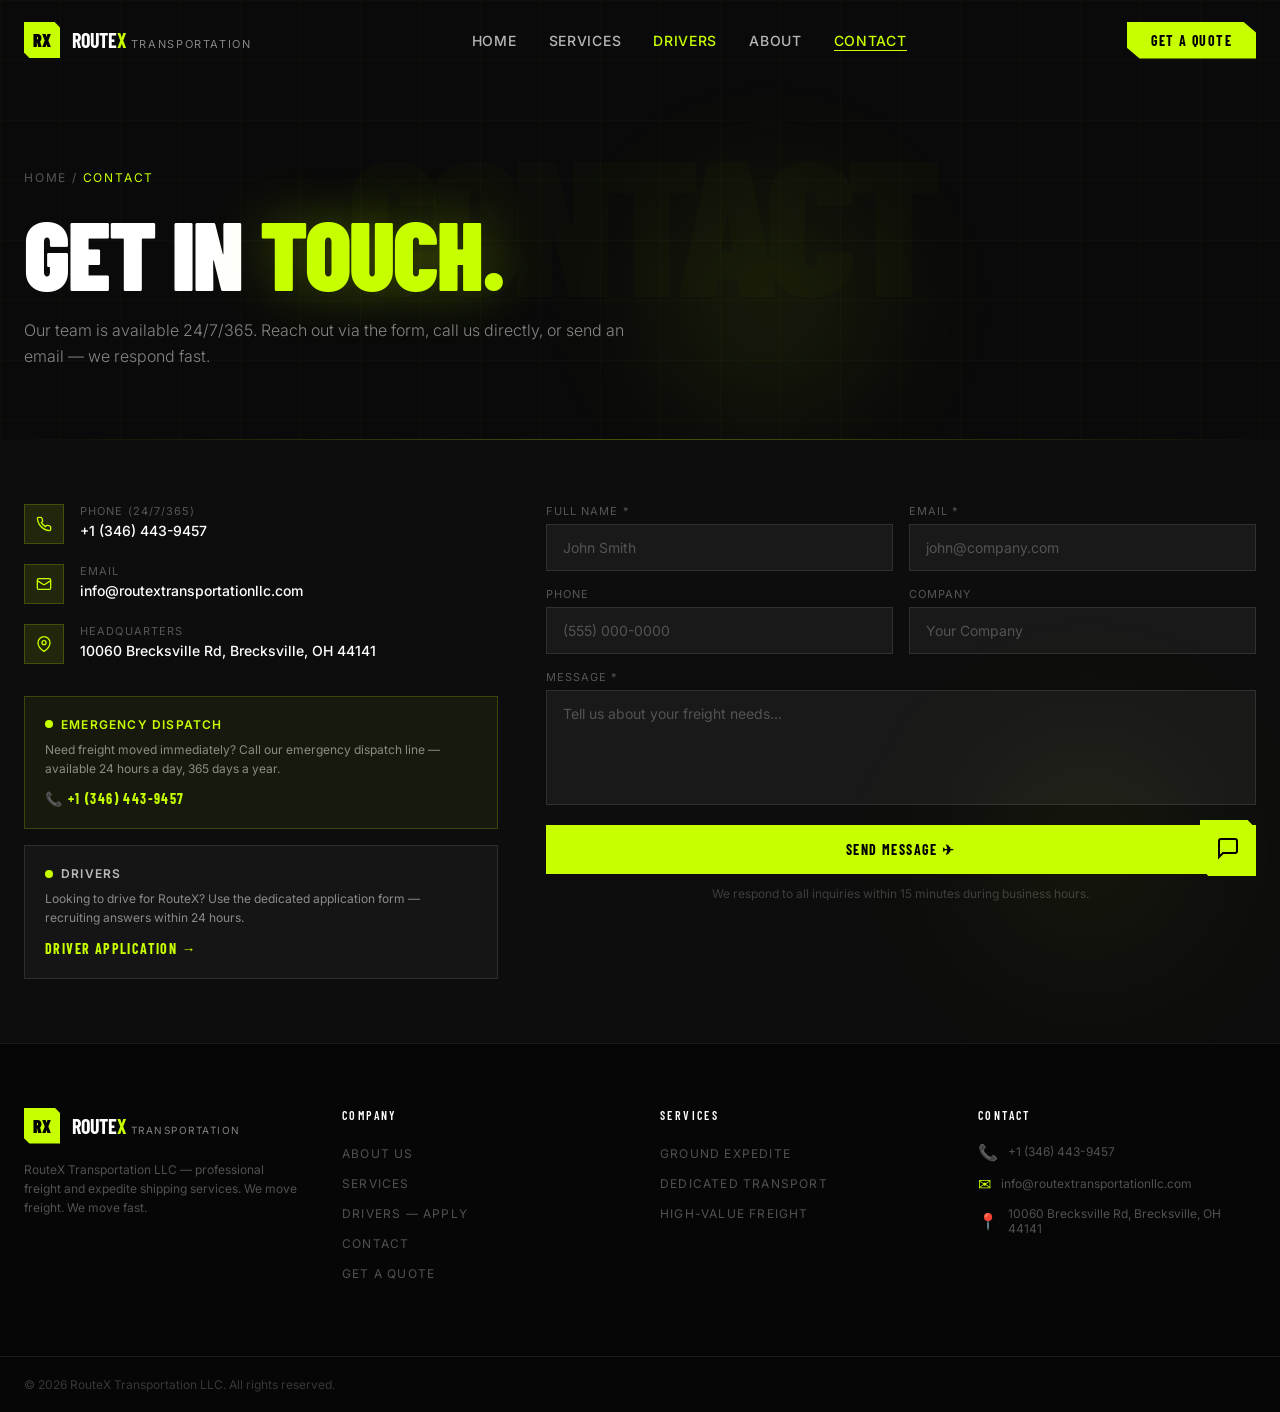
==== contact.html @ 09c72899 "Add files via upload" ====
<!doctype html>
<html lang="en">
<head>
<meta charset="UTF-8" />
<meta name="viewport" content="width=device-width, initial-scale=1.0" />
<title>Contact Us — 24/7 Dispatch | RouteX Transportation LLC</title>
<meta name="description" content="Contact RouteX Transportation: 24/7 dispatch line +1 (346) 443-9457, info@routextransportationllc.com. Brecksville, OH. We respond within 15 minutes." />
<link rel="preconnect" href="https://fonts.googleapis.com" />
<link rel="preconnect" href="https://fonts.gstatic.com" crossorigin />
<link href="https://fonts.googleapis.com/css2?family=Barlow+Condensed:wght@400;700;800;900&family=Inter:wght@300;400;500;600;700&display=swap" rel="stylesheet" />
<link rel="stylesheet" href="styles.css" />
</head>
<body>
<div id="site-header"></div>

<section class="page-hero">
  <div class="hero-grid"></div>
  <div class="glow glow-1"></div>
  <div class="bgtext" style="font-size:clamp(60px,15vw,220px);">CONTACT</div>
  <div class="container rel">
    <p class="breadcrumb"><a href="index.html">Home</a> / <span class="cur">Contact</span></p>
    <h1>Get in <span class="lime">Touch.</span></h1>
    <p class="sub">Our team is available 24/7/365. Reach out via the form, call us directly, or send an email — we respond fast.</p>
  </div>
  <div class="hr-lime"></div>
</section>

<section class="dark2" style="padding:64px 0;">
  <div class="glow" style="bottom:0; right:0; width:384px; height:384px; background:radial-gradient(circle,rgba(200,255,0,.06) 0%,transparent 70%); filter:blur(60px);"></div>
  <div class="container rel">
    <div class="contact-grid">
      <div>
        <div class="cinfo">
          <div class="ib"><svg width="16" height="16" viewBox="0 0 24 24" fill="none" stroke="#C8FF00" stroke-width="2"><path d="M22 16.92v3a2 2 0 0 1-2.18 2 19.79 19.79 0 0 1-8.63-3.07 19.5 19.5 0 0 1-6-6 19.79 19.79 0 0 1-3.07-8.67A2 2 0 0 1 4.11 2h3a2 2 0 0 1 2 1.72c.127.96.361 1.903.7 2.81a2 2 0 0 1-.45 2.11L8.09 9.91a16 16 0 0 0 6 6l1.27-1.27a2 2 0 0 1 2.11-.45c.907.339 1.85.573 2.81.7A2 2 0 0 1 22 16.92z"/></svg></div>
          <div><div class="k">Phone (24/7/365)</div><a href="tel:+13464439457">+1 (346) 443-9457</a></div>
        </div>
        <div class="cinfo">
          <div class="ib"><svg width="16" height="16" viewBox="0 0 24 24" fill="none" stroke="#C8FF00" stroke-width="2"><rect x="2" y="4" width="20" height="16" rx="2"/><path d="m22 7-8.97 5.7a1.94 1.94 0 0 1-2.06 0L2 7"/></svg></div>
          <div><div class="k">Email</div><a href="mailto:info@routextransportationllc.com">info@routextransportationllc.com</a></div>
        </div>
        <div class="cinfo">
          <div class="ib"><svg width="16" height="16" viewBox="0 0 24 24" fill="none" stroke="#C8FF00" stroke-width="2"><path d="M21 10c0 7-9 13-9 13s-9-6-9-13a9 9 0 0 1 18 0z"/><circle cx="12" cy="10" r="3"/></svg></div>
          <div><div class="k">Headquarters</div><span style="color:#fff; font-size:14px; font-weight:500;">10060 Brecksville Rd, Brecksville, OH 44141</span></div>
        </div>
        <div class="emergency">
          <div class="hd"><div class="dot"></div><span>Emergency Dispatch</span></div>
          <p>Need freight moved immediately? Call our emergency dispatch line — available 24 hours a day, 365 days a year.</p>
          <a href="tel:+13464439457">📞 +1 (346) 443-9457</a>
        </div>
        <div class="emergency" style="margin-top:16px; border-color:rgba(255,255,255,.1); background:rgba(255,255,255,.03);">
          <div class="hd"><div class="dot" style="animation:none;"></div><span style="color:rgba(255,255,255,.7);">Drivers</span></div>
          <p>Looking to drive for RouteX? Use the dedicated application form — recruiting answers within 24 hours.</p>
          <a href="drivers.html" style="color:var(--lime);">Driver Application →</a>
        </div>
      </div>
      <div>
        <form class="cform" onsubmit="return submitForm(event)" data-subject="Contact form — RouteX" data-success="Message sent! We'll get back to you shortly.">
          <input type="hidden" name="form_type" value="Contact Request" />
          <div class="row">
            <div><label>Full Name *</label><input type="text" name="name" placeholder="John Smith" required /></div>
            <div><label>Email *</label><input type="email" name="email" placeholder="john@company.com" required /></div>
          </div>
          <div class="row">
            <div><label>Phone</label><input type="tel" name="phone" placeholder="(555) 000-0000" /></div>
            <div><label>Company</label><input type="text" name="company" placeholder="Your Company" /></div>
          </div>
          <div><label>Message *</label><textarea rows="5" name="message" placeholder="Tell us about your freight needs..." required></textarea></div>
          <button type="submit" class="btn-lime display submit">Send Message ✈</button>
          <p class="note">We respond to all inquiries within 15 minutes during business hours.</p>
        </form>
      </div>
    </div>
  </div>
</section>

<div id="site-footer"></div>
<script src="app.js"></script>
</body>
</html>
---- styles.css ----
:root { --lime: #C8FF00; --bg: #0a0a0a; --bg2: #0d0d0d; }
  * { margin:0; padding:0; box-sizing:border-box; border-color:rgba(255,255,255,.1); }
  html { scroll-behavior:smooth; }
  body { background:var(--bg); color:#fff; font-family:'Inter',sans-serif; -webkit-font-smoothing:antialiased; }
  ::-webkit-scrollbar { width:4px; }
  ::-webkit-scrollbar-track { background:#0a0a0a; }
  ::-webkit-scrollbar-thumb { background:#C8FF00; }
  .container { max-width:1280px; margin:0 auto; padding:0 24px; }
  .display { font-family:'Barlow Condensed',sans-serif; }
  button { cursor:pointer; font-family:inherit; background:none; border:none; color:inherit; }
  a { text-decoration:none; color:inherit; }
  input, textarea { font-family:'Inter',sans-serif; }

  /* ============ NAVBAR ============ */
  header { position:fixed; top:0; left:0; right:0; z-index:50; transition:all .3s; background:transparent; }
  header.scrolled { background:rgba(10,10,10,.95); backdrop-filter:blur(12px); border-bottom:1px solid rgba(255,255,255,.05); box-shadow:0 10px 15px -3px rgba(0,0,0,.3); }
  .nav-inner { display:flex; align-items:center; justify-content:space-between; height:80px; }
  .logo { display:flex; align-items:center; gap:12px; }
  .logo-mark { width:36px; height:36px; background:var(--lime); display:flex; align-items:center; justify-content:center; font-family:'Barlow Condensed',sans-serif; font-weight:900; color:#000; font-size:18px; clip-path:polygon(0 0,85% 0,100% 15%,100% 100%,15% 100%,0 85%); }
  .logo-text { font-family:'Barlow Condensed',sans-serif; font-weight:700; font-size:20px; letter-spacing:-.01em; }
  .logo-text .x { color:var(--lime); }
  .logo-sub { font-family:'Inter',sans-serif; font-size:11px; letter-spacing:.15em; font-weight:400; color:rgba(255,255,255,.5); }
  nav.desktop { display:flex; align-items:center; gap:32px; }
  .nav-link { position:relative; color:rgba(255,255,255,.7); font-size:14px; font-weight:500; letter-spacing:.05em; text-transform:uppercase; transition:color .2s; }
  .nav-link:hover { color:#fff; }
  .nav-link::after { content:''; position:absolute; bottom:-2px; left:0; width:0; height:1px; background:var(--lime); transition:width .2s; }
  .nav-link:hover::after { width:100%; }
  .btn-lime { background:var(--lime); color:#000; font-family:'Barlow Condensed',sans-serif; font-weight:700; font-size:14px; padding:10px 24px; text-transform:uppercase; letter-spacing:.1em; transition:all .15s; }
  .btn-lime:hover { background:#d4ff33; }
  .btn-lime:active { transform:scale(.97); }
  .btn-cta { clip-path:polygon(0 0,90% 0,100% 30%,100% 100%,10% 100%,0 70%); }
  .mobile-toggle { display:none; padding:8px; color:#fff; }
  .mobile-menu { display:none; }
  @media (max-width:768px){
    nav.desktop, .nav-cta { display:none; }
    .mobile-toggle { display:block; }
    .nav-inner { height:64px; }
    .mobile-menu { display:block; overflow:hidden; max-height:0; opacity:0; transition:all .3s; background:#0a0a0a; border-top:1px solid #1a1a1a; }
    .mobile-menu.open { max-height:400px; opacity:1; }
    .mobile-menu .container { display:flex; flex-direction:column; gap:16px; padding-top:16px; padding-bottom:16px; }
    .mobile-menu button.link { text-align:left; color:rgba(255,255,255,.7); font-size:14px; letter-spacing:.1em; text-transform:uppercase; }
  }

  /* ============ HERO ============ */
  .hero { position:relative; min-height:100vh; display:flex; align-items:center; overflow:hidden; background:#0a0a0a; }
  .hero-grid { position:absolute; inset:0; opacity:.04; background-image:linear-gradient(rgba(200,255,0,.5) 1px,transparent 1px),linear-gradient(90deg,rgba(200,255,0,.5) 1px,transparent 1px); background-size:60px 60px; }
  .glow { position:absolute; border-radius:50%; pointer-events:none; }
  .glow-1 { top:25%; right:25%; width:384px; height:384px; background:radial-gradient(circle,rgba(200,255,0,.08) 0%,transparent 70%); filter:blur(40px); }
  .glow-2 { bottom:33%; left:33%; width:256px; height:256px; background:radial-gradient(circle,rgba(200,255,0,.05) 0%,transparent 70%); filter:blur(60px); }
  .hero-bgtext { position:absolute; bottom:0; left:0; right:0; text-align:center; user-select:none; pointer-events:none; overflow:hidden; font-family:'Barlow Condensed',sans-serif; font-size:clamp(80px,18vw,280px); font-weight:900; color:rgba(255,255,255,.02); line-height:.85; letter-spacing:-.02em; }
  .hero-content { position:relative; z-index:10; padding-top:96px; padding-bottom:64px; max-width:900px; }
  .tag { display:inline-flex; align-items:center; gap:8px; margin-bottom:24px; }
  .dot { width:8px; height:8px; border-radius:50%; background:var(--lime); animation:pulse 2s infinite; }
  @keyframes pulse { 0%,100%{opacity:1} 50%{opacity:.4} }
  .tag span { color:var(--lime); font-size:12px; font-weight:600; letter-spacing:.2em; text-transform:uppercase; }
  h1 { font-family:'Barlow Condensed',sans-serif; font-size:clamp(56px,10vw,130px); font-weight:900; letter-spacing:-.02em; text-transform:uppercase; line-height:1; margin-bottom:16px; }
  h1 .lime { color:var(--lime); text-shadow:0 0 60px rgba(200,255,0,.3); }
  .hero-sub { color:rgba(255,255,255,.6); font-size:clamp(16px,2vw,20px); margin-bottom:40px; max-width:640px; line-height:1.65; font-weight:300; }
  .quote-box { background:rgba(255,255,255,.05); border:1px solid rgba(255,255,255,.1); padding:32px; max-width:640px; backdrop-filter:blur(4px); }
  .quote-box .label { color:var(--lime); font-size:12px; font-weight:600; letter-spacing:.2em; text-transform:uppercase; margin-bottom:16px; }
  .quote-form { display:flex; gap:12px; }
  @media (max-width:640px){ .quote-form { flex-direction:column; } .quote-box { padding:24px; } }
  .input-wrap { flex:1; position:relative; }
  .input-wrap svg { position:absolute; left:12px; top:50%; transform:translateY(-50%); }
  .quote-form input { width:100%; background:rgba(255,255,255,.05); border:1px solid rgba(255,255,255,.15); color:#fff; padding:14px 16px 14px 36px; font-size:14px; outline:none; transition:border-color .2s; }
  .quote-form input::placeholder { color:rgba(255,255,255,.3); }
  .quote-form input:focus { border-color:var(--lime); }
  .quote-form .btn-lime { padding:14px 32px; display:flex; align-items:center; gap:8px; white-space:nowrap; justify-content:center; }
  .quote-note { color:rgba(255,255,255,.3); font-size:12px; margin-top:12px; }
  .quote-note span { color:var(--lime); }
  .stats { display:flex; flex-wrap:wrap; gap:32px; margin-top:48px; }
  .stat-val { color:var(--lime); font-family:'Barlow Condensed',sans-serif; font-weight:900; font-size:clamp(24px,3.5vw,38px); line-height:1; }
  .stat-label { color:rgba(255,255,255,.4); font-size:11px; text-transform:uppercase; letter-spacing:.15em; margin-top:4px; }
  .hr-lime { position:absolute; bottom:0; left:0; right:0; height:1px; background:linear-gradient(to right,transparent,rgba(200,255,0,.3),transparent); }

  /* ============ SECTIONS COMMON ============ */
  section { position:relative; padding:96px 0; overflow:hidden; }
  .sec-tag { color:var(--lime); font-size:12px; font-weight:600; letter-spacing:.25em; text-transform:uppercase; margin-bottom:12px; }
  h2 { font-family:'Barlow Condensed',sans-serif; font-size:clamp(40px,6vw,72px); font-weight:900; text-transform:uppercase; line-height:1; }
  h2 .lime { color:var(--lime); }
  .sec-head { margin-bottom:64px; }
  .sec-head-flex { display:flex; align-items:flex-end; justify-content:space-between; flex-wrap:wrap; gap:16px; }
  .sec-desc { color:rgba(255,255,255,.4); font-size:14px; max-width:320px; }
  .sec-line { margin-top:16px; height:1px; background:rgba(255,255,255,.05); }
  .top-line { position:absolute; top:0; left:0; right:0; height:1px; background:linear-gradient(to right,transparent,rgba(200,255,0,.2),transparent); }
  .bgtext { position:absolute; inset:0; display:flex; align-items:center; justify-content:center; user-select:none; pointer-events:none; overflow:hidden; font-family:'Barlow Condensed',sans-serif; font-weight:900; color:rgba(200,255,0,.02); letter-spacing:-.05em; white-space:nowrap; }
  .rel { position:relative; z-index:10; }

  /* ============ WHY ============ */
  .why-header { display:grid; grid-template-columns:1fr; gap:48px; margin-bottom:64px; align-items:end; }
  @media (min-width:1024px){ .why-header { grid-template-columns:1fr 1fr; } }
  .why-desc { color:rgba(255,255,255,.4); font-size:15px; line-height:1.65; }
  .adv-grid { display:grid; grid-template-columns:1fr; gap:1px; background:rgba(255,255,255,.05); }
  @media (min-width:768px){ .adv-grid { grid-template-columns:1fr 1fr; } }
  @media (min-width:1024px){ .adv-grid { grid-template-columns:1fr 1fr 1fr; } }
  .adv-card { position:relative; background:#0a0a0a; padding:32px; transition:background .3s; }
  .adv-card:hover { background:#0f0f0f; }
  .adv-card .side { position:absolute; top:0; left:0; bottom:0; width:2px; background:var(--lime); transform:scaleY(0); transform-origin:top; transition:transform .3s; }
  .adv-card:hover .side { transform:scaleY(1); }
  .badge { display:inline-block; background:rgba(200,255,0,.1); border:1px solid rgba(200,255,0,.2); padding:4px 12px; margin-bottom:16px; color:var(--lime); font-family:'Barlow Condensed',sans-serif; font-weight:900; font-size:12px; text-transform:uppercase; letter-spacing:.1em; }
  .adv-body { display:flex; align-items:flex-start; gap:16px; }
  .icon-box { width:40px; height:40px; background:rgba(200,255,0,.1); display:flex; align-items:center; justify-content:center; flex-shrink:0; transition:background .3s; }
  .adv-card:hover .icon-box { background:rgba(200,255,0,.2); }
  h3.card-title { font-family:'Barlow Condensed',sans-serif; font-size:20px; font-weight:700; text-transform:uppercase; letter-spacing:.02em; margin-bottom:8px; }
  .card-text { color:rgba(255,255,255,.4); font-size:14px; line-height:1.6; }
  .cta-bar { margin-top:1px; background:rgba(200,255,0,.05); border:1px solid rgba(200,255,0,.1); padding:24px; display:flex; flex-direction:column; align-items:center; justify-content:space-between; gap:16px; }
  @media (min-width:640px){ .cta-bar { flex-direction:row; } }
  .cta-bar p { color:rgba(255,255,255,.6); font-size:14px; }
  .btn-outline { color:var(--lime); border:1px solid rgba(200,255,0,.3); font-family:'Barlow Condensed',sans-serif; font-weight:700; font-size:14px; padding:10px 24px; text-transform:uppercase; letter-spacing:.1em; transition:all .15s; white-space:nowrap; }
  .btn-outline:hover { background:rgba(200,255,0,.1); }

  /* ============ SERVICES ============ */
  .dark2 { background:#0d0d0d; }
  .featured { position:relative; background:#0f0f0f; border:1px solid rgba(200,255,0,.2); padding:40px; transition:border-color .3s; margin-bottom:1px; }
  .featured:hover { border-color:rgba(200,255,0,.4); }
  .featured .topbar { position:absolute; top:0; left:0; right:0; height:2px; background:var(--lime); }
  .featured-grid { display:grid; grid-template-columns:1fr; gap:32px; align-items:start; }
  @media (min-width:768px){ .featured-grid { grid-template-columns:1fr 1fr; } }
  .svc-title-row { display:flex; align-items:center; gap:16px; margin-bottom:16px; }
  .svc-icon { width:48px; height:48px; background:var(--lime); display:flex; align-items:center; justify-content:center; }
  .svc-title { font-family:'Barlow Condensed',sans-serif; font-size:clamp(28px,4vw,44px); font-weight:900; text-transform:uppercase; letter-spacing:-.01em; }
  .feat-list { list-style:none; }
  .feat-list li { display:flex; align-items:center; gap:12px; color:rgba(255,255,255,.6); font-size:14px; padding:6px 0; }
  .sq { width:6px; height:6px; background:var(--lime); flex-shrink:0; }
  .svc-grid { display:grid; grid-template-columns:1fr; gap:1px; background:rgba(255,255,255,.05); }
  @media (min-width:768px){ .svc-grid { grid-template-columns:1fr 1fr; } }
  .svc-card { position:relative; background:#0d0d0d; padding:32px; transition:background .3s; }
  .svc-card:hover { background:#111; }
  .svc-card .topbar { position:absolute; top:0; left:0; right:0; height:2px; background:var(--lime); transform:scaleX(0); transform-origin:left; transition:transform .3s; }
  .svc-card:hover .topbar { transform:scaleX(1); }
  .bignum { font-family:'Barlow Condensed',sans-serif; font-weight:900; font-size:80px; line-height:1; color:rgba(255,255,255,.05); user-select:none; margin-bottom:16px; }
  .svc-icon2 { width:48px; height:48px; background:rgba(200,255,0,.1); border:1px solid rgba(200,255,0,.2); display:flex; align-items:center; justify-content:center; margin-bottom:20px; transition:background .3s; }
  .svc-card:hover .svc-icon2 { background:rgba(200,255,0,.2); }
  .minitag { display:inline-flex; align-items:center; gap:6px; margin-bottom:12px; }
  .minitag .d { width:6px; height:6px; border-radius:50%; background:rgba(200,255,0,.6); }
  .minitag span { color:rgba(200,255,0,.8); font-size:11px; font-weight:500; letter-spacing:.15em; text-transform:uppercase; }
  h3.svc-h { font-family:'Barlow Condensed',sans-serif; font-size:24px; font-weight:700; text-transform:uppercase; letter-spacing:-.01em; margin-bottom:12px; }
  .svc-desc { color:rgba(255,255,255,.45); font-size:14px; line-height:1.6; margin-bottom:20px; }
  .mini-list { list-style:none; }
  .mini-list li { display:flex; align-items:center; gap:8px; color:rgba(255,255,255,.35); font-size:12px; padding:3px 0; }
  .mini-list .d { width:4px; height:4px; border-radius:50%; background:rgba(200,255,0,.5); flex-shrink:0; }

  /* ============ FLEET ============ */
  .fleet-grid { display:grid; grid-template-columns:1fr; gap:1px; background:rgba(255,255,255,.05); }
  @media (min-width:768px){ .fleet-grid { grid-template-columns:1fr 1fr; } }
  @media (min-width:1024px){ .fleet-grid { grid-template-columns:repeat(4,1fr); } }
  .fleet-card { position:relative; background:#0d0d0d; padding:32px; transition:background .3s; }
  .fleet-card:hover { background:#111; }
  .fleet-card .topbar { position:absolute; top:0; left:0; right:0; height:2px; background:var(--lime); transform:scaleX(0); transform-origin:left; transition:transform .3s; }
  .fleet-card:hover .topbar { transform:scaleX(1); }
  .fleet-num { font-family:'Barlow Condensed',sans-serif; font-weight:900; font-size:72px; line-height:1; color:rgba(255,255,255,.05); user-select:none; margin-bottom:16px; }
  .fleet-tag { display:inline-block; background:rgba(200,255,0,.1); border:1px solid rgba(200,255,0,.2); padding:2px 8px; margin-bottom:16px; color:var(--lime); font-size:11px; font-weight:600; text-transform:uppercase; letter-spacing:.1em; }
  h3.fleet-h { font-family:'Barlow Condensed',sans-serif; font-size:22px; font-weight:800; text-transform:uppercase; letter-spacing:.02em; margin-bottom:16px; }
  .spec { display:flex; justify-content:space-between; align-items:baseline; gap:8px; padding:4px 0; }
  .spec .k { color:rgba(255,255,255,.3); font-size:11px; text-transform:uppercase; letter-spacing:.1em; }
  .spec .v { color:rgba(255,255,255,.7); font-size:12px; text-align:right; }
  .bestfor { border-top:1px solid rgba(255,255,255,.05); padding-top:16px; margin-top:16px; }
  .bestfor .bk { color:rgba(200,255,0,.6); text-transform:uppercase; letter-spacing:.1em; font-size:10px; font-weight:600; display:block; margin-bottom:4px; }
  .bestfor p { color:rgba(255,255,255,.25); font-size:12px; line-height:1.6; }
  .fleet-note { margin-top:24px; display:flex; align-items:center; gap:12px; }
  .fleet-note p { color:rgba(255,255,255,.3); font-size:12px; }
  .fleet-note button { color:var(--lime); font-size:12px; }
  .fleet-note button:hover { text-decoration:underline; }

  /* ============ INDUSTRIES ============ */
  .ind-grid { display:grid; grid-template-columns:1fr; gap:1px; background:rgba(255,255,255,.05); }
  @media (min-width:640px){ .ind-grid { grid-template-columns:1fr 1fr; } }
  @media (min-width:1024px){ .ind-grid { grid-template-columns:repeat(4,1fr); } }
  .ind-card { position:relative; background:#0a0a0a; padding:24px; transition:background .3s; }
  .ind-card:hover { background:#0f0f0f; }
  .ind-card .topbar { position:absolute; top:0; left:0; right:0; height:2px; background:var(--lime); transform:scaleX(0); transform-origin:left; transition:transform .3s; }
  .ind-card:hover .topbar { transform:scaleX(1); }
  .ind-idx { color:rgba(200,255,0,.2); font-weight:900; font-size:12px; margin-bottom:12px; font-family:monospace; }
  h3.ind-h { font-family:'Barlow Condensed',sans-serif; font-size:18px; font-weight:700; text-transform:uppercase; letter-spacing:.03em; margin-bottom:8px; }
  .ind-card p.t { color:rgba(255,255,255,.35); font-size:12px; line-height:1.6; }

  /* ============ CONTACT ============ */
  .contact-grid { display:grid; grid-template-columns:1fr; gap:48px; }
  @media (min-width:1024px){ .contact-grid { grid-template-columns:2fr 3fr; } }
  .contact-intro { color:rgba(255,255,255,.4); font-size:14px; line-height:1.65; margin-bottom:32px; }
  .cinfo { display:flex; align-items:flex-start; gap:16px; margin-bottom:20px; }
  .cinfo .ib { width:40px; height:40px; background:rgba(200,255,0,.1); border:1px solid rgba(200,255,0,.2); display:flex; align-items:center; justify-content:center; flex-shrink:0; }
  .cinfo .k { color:rgba(255,255,255,.3); font-size:11px; text-transform:uppercase; letter-spacing:.1em; margin-bottom:2px; }
  .cinfo a { color:#fff; font-size:14px; font-weight:500; transition:color .2s; }
  .cinfo a:hover { color:var(--lime); }
  .emergency { border:1px solid rgba(200,255,0,.2); background:rgba(200,255,0,.05); padding:20px; margin-top:32px; }
  .emergency .hd { display:flex; align-items:center; gap:8px; margin-bottom:8px; }
  .emergency .hd span { color:var(--lime); font-size:12px; font-weight:600; text-transform:uppercase; letter-spacing:.1em; }
  .emergency p { color:rgba(255,255,255,.5); font-size:12px; line-height:1.6; }
  .emergency a { display:inline-flex; align-items:center; gap:8px; margin-top:12px; color:var(--lime); font-family:'Barlow Condensed',sans-serif; font-weight:700; font-size:14px; text-transform:uppercase; letter-spacing:.1em; }
  .emergency a:hover { text-decoration:underline; }
  .cform label { color:rgba(255,255,255,.3); font-size:11px; text-transform:uppercase; letter-spacing:.1em; display:block; margin-bottom:6px; }
  .cform .row { display:grid; grid-template-columns:1fr; gap:16px; margin-bottom:16px; }
  @media (min-width:640px){ .cform .row { grid-template-columns:1fr 1fr; } }
  .cform input, .cform textarea { width:100%; background:rgba(255,255,255,.05); border:1px solid rgba(255,255,255,.1); color:#fff; padding:14px 16px; font-size:14px; outline:none; transition:border-color .2s; resize:none; }
  .cform input::placeholder, .cform textarea::placeholder { color:rgba(255,255,255,.25); }
  .cform input:focus, .cform textarea:focus { border-color:var(--lime); }
  .cform .submit { width:100%; padding:16px; display:flex; align-items:center; justify-content:center; gap:8px; margin-top:16px; }
  .cform .note { color:rgba(255,255,255,.2); font-size:12px; text-align:center; margin-top:12px; }

  /* ============ FOOTER ============ */
  footer { background:#060606; border-top:1px solid #1a1a1a; }
  .foot-grid { display:grid; grid-template-columns:1fr; gap:40px; padding:64px 0; }
  @media (min-width:768px){ .foot-grid { grid-template-columns:1fr 1fr; } }
  @media (min-width:1024px){ .foot-grid { grid-template-columns:repeat(4,1fr); } }
  .foot-brand p { color:rgba(255,255,255,.3); font-size:12px; line-height:1.6; margin:16px 0 24px; }
  .socials { display:flex; gap:12px; }
  .socials a { width:32px; height:32px; border:1px solid rgba(255,255,255,.1); display:flex; align-items:center; justify-content:center; color:rgba(255,255,255,.3); transition:all .2s; }
  .socials a:hover { border-color:rgba(200,255,0,.5); color:var(--lime); }
  h4.foot-h { font-family:'Barlow Condensed',sans-serif; font-size:12px; font-weight:600; text-transform:uppercase; letter-spacing:.2em; margin-bottom:20px; color:#fff; }
  .foot-links { list-style:none; }
  .foot-links li { margin-bottom:10px; }
  .foot-links button, .foot-links a { color:rgba(255,255,255,.3); font-size:12px; text-transform:uppercase; letter-spacing:.1em; transition:color .2s; }
  .foot-links button:hover, .foot-links a:hover { color:var(--lime); }
  .foot-contact { display:flex; align-items:center; gap:10px; margin-bottom:12px; }
  .foot-contact a { color:rgba(255,255,255,.3); font-size:12px; transition:color .2s; }
  .foot-contact a:hover { color:#fff; }
  .foot-bottom { border-top:1px solid #1a1a1a; }
  .foot-bottom .container { padding-top:20px; padding-bottom:20px; display:flex; flex-direction:column; align-items:center; justify-content:space-between; gap:12px; }
  @media (min-width:640px){ .foot-bottom .container { flex-direction:row; } }
  .foot-bottom p, .foot-bottom button { color:rgba(255,255,255,.2); font-size:12px; }
  .foot-bottom button { text-transform:uppercase; letter-spacing:.1em; }
  .foot-bottom button:hover { color:rgba(255,255,255,.4); }
  .foot-bottom .links { display:flex; gap:24px; }

  /* ============ AI CHAT ============ */
  .chat-fab { position:fixed; bottom:24px; right:24px; z-index:90; width:56px; height:56px; background:var(--lime); color:#000; display:flex; align-items:center; justify-content:center; box-shadow:0 8px 30px rgba(200,255,0,.35); clip-path:polygon(0 0,85% 0,100% 15%,100% 100%,15% 100%,0 85%); transition:transform .15s; }
  .chat-fab:hover { transform:scale(1.05); }
  .chat-panel { position:fixed; bottom:92px; right:24px; z-index:95; width:min(380px,calc(100vw - 32px)); height:min(540px,calc(100vh - 130px)); background:#0d0d0d; border:1px solid rgba(200,255,0,.25); display:none; flex-direction:column; box-shadow:0 20px 60px rgba(0,0,0,.7); }
  .chat-panel.open { display:flex; }
  .chat-head { display:flex; align-items:center; justify-content:space-between; padding:14px 16px; border-bottom:1px solid rgba(255,255,255,.08); background:#0f0f0f; }
  .chat-head .t { display:flex; align-items:center; gap:10px; }
  .chat-head .t .nm { font-family:'Barlow Condensed',sans-serif; font-weight:800; font-size:16px; text-transform:uppercase; letter-spacing:.05em; }
  .chat-head .t .st { font-size:10px; color:rgba(255,255,255,.4); text-transform:uppercase; letter-spacing:.1em; }
  .chat-head button { color:rgba(255,255,255,.5); padding:4px; }
  .chat-head button:hover { color:#fff; }
  .chat-msgs { flex:1; overflow-y:auto; padding:16px; display:flex; flex-direction:column; gap:10px; }
  .msg { max-width:85%; padding:10px 14px; font-size:13px; line-height:1.55; white-space:pre-wrap; word-wrap:break-word; }
  .msg.ai { align-self:flex-start; background:rgba(255,255,255,.06); border:1px solid rgba(255,255,255,.08); color:rgba(255,255,255,.85); }
  .msg.me { align-self:flex-end; background:rgba(200,255,0,.12); border:1px solid rgba(200,255,0,.25); color:#fff; }
  .msg.typing { color:rgba(255,255,255,.4); font-style:italic; }
  .chat-input { display:flex; gap:8px; padding:12px; border-top:1px solid rgba(255,255,255,.08); background:#0f0f0f; }
  .chat-input input { flex:1; background:rgba(255,255,255,.05); border:1px solid rgba(255,255,255,.12); color:#fff; padding:11px 14px; font-size:13px; outline:none; }
  .chat-input input:focus { border-color:var(--lime); }
  .chat-input button { background:var(--lime); color:#000; padding:0 16px; font-family:'Barlow Condensed',sans-serif; font-weight:700; text-transform:uppercase; font-size:13px; letter-spacing:.05em; }
  .chat-input button:disabled { opacity:.4; cursor:not-allowed; }

  /* toast */
  #toast { position:fixed; bottom:24px; left:50%; transform:translateX(-50%) translateY(20px); background:#111; border:1px solid rgba(200,255,0,.4); color:#fff; padding:14px 22px; font-size:14px; opacity:0; pointer-events:none; transition:all .3s; z-index:100; max-width:90vw; }
  #toast.show { opacity:1; transform:translateX(-50%) translateY(0); }

/* ============ SUBPAGE HERO ============ */
.page-hero { position:relative; padding:170px 0 70px; background:#0a0a0a; overflow:hidden; }
.page-hero .hero-grid { opacity:.04; }
.page-hero h1 { font-size:clamp(48px,8vw,96px); }
.page-hero .sub { color:rgba(255,255,255,.5); font-size:16px; max-width:640px; margin-top:16px; line-height:1.65; font-weight:300; }
.breadcrumb { color:rgba(255,255,255,.3); font-size:12px; text-transform:uppercase; letter-spacing:.15em; margin-bottom:20px; }
.breadcrumb a { color:rgba(255,255,255,.3); } .breadcrumb a:hover { color:var(--lime); }
.breadcrumb .cur { color:var(--lime); }
.nav-link.active { color:var(--lime); }
.nav-link.active::after { width:100%; background:var(--lime); }

/* select */
.cform select { width:100%; background:#111; border:1px solid rgba(255,255,255,.1); color:#fff; padding:14px 16px; font-size:14px; outline:none; font-family:'Inter',sans-serif; }
.cform select:focus { border-color:var(--lime); }
.checkline { display:flex; align-items:flex-start; gap:10px; margin-top:16px; }
.checkline input { width:16px; height:16px; margin-top:2px; accent-color:#C8FF00; }
.checkline span { color:rgba(255,255,255,.4); font-size:12px; line-height:1.5; }

/* values / mission */
.mv-grid { display:grid; grid-template-columns:1fr; gap:1px; background:rgba(255,255,255,.05); }
@media (min-width:768px){ .mv-grid { grid-template-columns:1fr 1fr; } }
.mv-card { background:#0d0d0d; padding:40px; }
.mv-card h3 { font-family:'Barlow Condensed',sans-serif; font-size:28px; font-weight:800; text-transform:uppercase; margin-bottom:16px; }
.mv-card h3 span { color:var(--lime); }
.mv-card p { color:rgba(255,255,255,.5); font-size:14px; line-height:1.7; }

/* CTA band */
.cta-band { background:linear-gradient(135deg,#0f0f0f,#0a0a0a); border-top:1px solid rgba(200,255,0,.15); border-bottom:1px solid rgba(200,255,0,.15); padding:64px 0; text-align:center; position:relative; overflow:hidden; }
.cta-band h2 { margin-bottom:12px; }
.cta-band p { color:rgba(255,255,255,.5); font-size:14px; margin-bottom:28px; }

/* chat handoff */
.handoff-btn { width:100%; text-align:center; padding:8px; color:rgba(200,255,0,.7); font-size:11px; text-transform:uppercase; letter-spacing:.12em; border-top:1px solid rgba(255,255,255,.06); background:#0b0b0b; }
.handoff-btn:hover { color:var(--lime); background:#0f0f0f; }
.handoff-form { padding:12px; border-top:1px solid rgba(255,255,255,.08); background:#0f0f0f; display:none; flex-direction:column; gap:8px; }
.handoff-form.open { display:flex; }
.handoff-form input { background:rgba(255,255,255,.05); border:1px solid rgba(255,255,255,.12); color:#fff; padding:10px 12px; font-size:13px; outline:none; }
.handoff-form input:focus { border-color:var(--lime); }
.handoff-form .hint { color:rgba(255,255,255,.35); font-size:11px; line-height:1.4; }
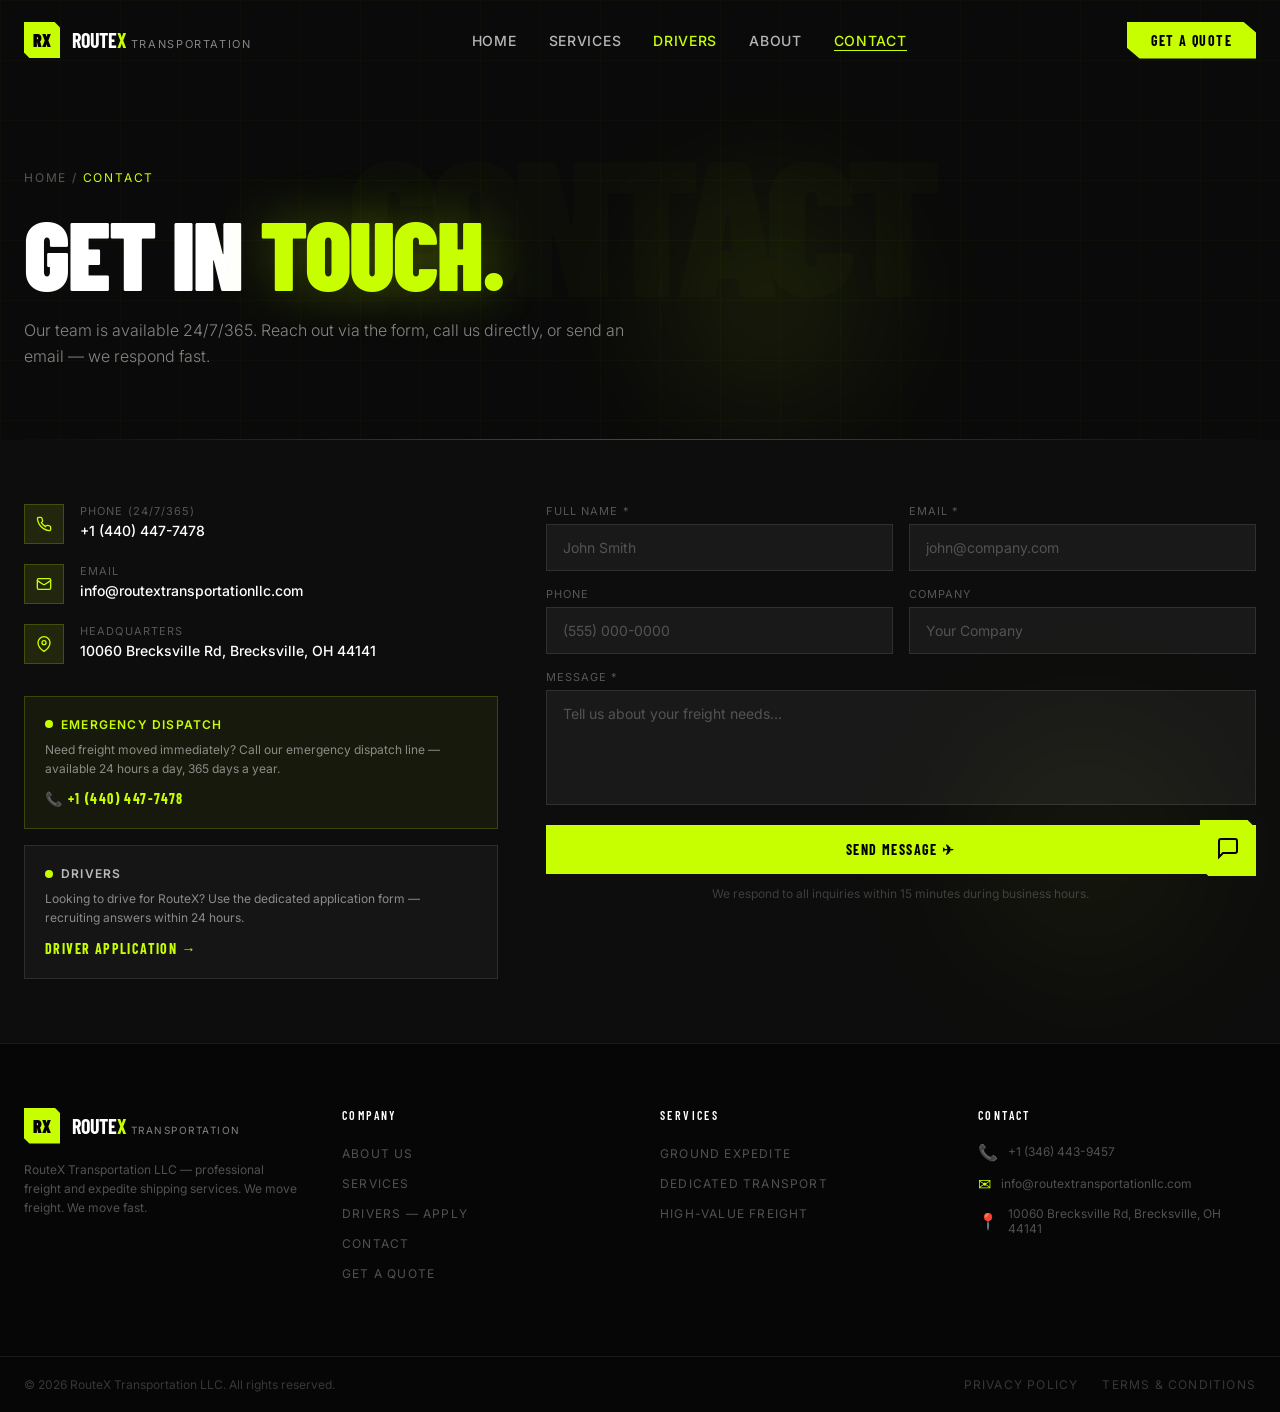
==== commit b3e2dffd: "Add files via upload" ====
--- a/contact.html
+++ b/contact.html
@@ -4,7 +4,7 @@
 <meta charset="UTF-8" />
 <meta name="viewport" content="width=device-width, initial-scale=1.0" />
 <title>Contact Us — 24/7 Dispatch | RouteX Transportation LLC</title>
-<meta name="description" content="Contact RouteX Transportation: 24/7 dispatch line +1 (346) 443-9457, info@routextransportationllc.com. Brecksville, OH. We respond within 15 minutes." />
+<meta name="description" content="Contact RouteX Transportation: 24/7 dispatch line +1 (440) 447-7478, info@routextransportationllc.com. Brecksville, OH. We respond within 15 minutes." />
 <link rel="preconnect" href="https://fonts.googleapis.com" />
 <link rel="preconnect" href="https://fonts.gstatic.com" crossorigin />
 <link href="https://fonts.googleapis.com/css2?family=Barlow+Condensed:wght@400;700;800;900&family=Inter:wght@300;400;500;600;700&display=swap" rel="stylesheet" />
@@ -32,7 +32,7 @@
       <div>
         <div class="cinfo">
           <div class="ib"><svg width="16" height="16" viewBox="0 0 24 24" fill="none" stroke="#C8FF00" stroke-width="2"><path d="M22 16.92v3a2 2 0 0 1-2.18 2 19.79 19.79 0 0 1-8.63-3.07 19.5 19.5 0 0 1-6-6 19.79 19.79 0 0 1-3.07-8.67A2 2 0 0 1 4.11 2h3a2 2 0 0 1 2 1.72c.127.96.361 1.903.7 2.81a2 2 0 0 1-.45 2.11L8.09 9.91a16 16 0 0 0 6 6l1.27-1.27a2 2 0 0 1 2.11-.45c.907.339 1.85.573 2.81.7A2 2 0 0 1 22 16.92z"/></svg></div>
-          <div><div class="k">Phone (24/7/365)</div><a href="tel:+13464439457">+1 (346) 443-9457</a></div>
+          <div><div class="k">Phone (24/7/365)</div><a href="tel:+14404477478">+1 (440) 447-7478</a></div>
         </div>
         <div class="cinfo">
           <div class="ib"><svg width="16" height="16" viewBox="0 0 24 24" fill="none" stroke="#C8FF00" stroke-width="2"><rect x="2" y="4" width="20" height="16" rx="2"/><path d="m22 7-8.97 5.7a1.94 1.94 0 0 1-2.06 0L2 7"/></svg></div>
@@ -45,7 +45,7 @@
         <div class="emergency">
           <div class="hd"><div class="dot"></div><span>Emergency Dispatch</span></div>
           <p>Need freight moved immediately? Call our emergency dispatch line — available 24 hours a day, 365 days a year.</p>
-          <a href="tel:+13464439457">📞 +1 (346) 443-9457</a>
+          <a href="tel:+14404477478">📞 +1 (440) 447-7478</a>
         </div>
         <div class="emergency" style="margin-top:16px; border-color:rgba(255,255,255,.1); background:rgba(255,255,255,.03);">
           <div class="hd"><div class="dot" style="animation:none;"></div><span style="color:rgba(255,255,255,.7);">Drivers</span></div>
--- a/styles.css
+++ b/styles.css
@@ -288,3 +288,22 @@
 .handoff-form input { background:rgba(255,255,255,.05); border:1px solid rgba(255,255,255,.12); color:#fff; padding:10px 12px; font-size:13px; outline:none; }
 .handoff-form input:focus { border-color:var(--lime); }
 .handoff-form .hint { color:rgba(255,255,255,.35); font-size:11px; line-height:1.4; }
+
+/* ============ LEGAL PAGES & SMS CONSENT ============ */
+.legal { max-width:820px; }
+.legal h2 { font-size:clamp(22px,3vw,30px); margin:40px 0 14px; }
+.legal h2:first-child { margin-top:0; }
+.legal p, .legal li { color:rgba(255,255,255,.55); font-size:14px; line-height:1.75; }
+.legal p { margin-bottom:14px; }
+.legal ul { margin:0 0 14px 18px; }
+.legal li { margin-bottom:6px; }
+.legal a { color:var(--lime); }
+.legal a:hover { text-decoration:underline; }
+.legal .updated { color:rgba(255,255,255,.3); font-size:12px; text-transform:uppercase; letter-spacing:.1em; margin-bottom:32px; }
+.consent-box { border:1px solid rgba(200,255,0,.25); background:rgba(200,255,0,.04); padding:16px; margin-top:20px; }
+.consent-box .cb-title { color:var(--lime); font-size:11px; font-weight:600; text-transform:uppercase; letter-spacing:.15em; margin-bottom:10px; }
+.consent-box .cb-text { color:rgba(255,255,255,.55); font-size:12px; line-height:1.65; margin-bottom:12px; }
+.consent-box .cb-text a { color:var(--lime); }
+.consent-box .cb-text a:hover { text-decoration:underline; }
+.consent-box .checkline { margin-top:0; padding-top:12px; border-top:1px solid rgba(200,255,0,.15); }
+.consent-box .checkline span { color:rgba(255,255,255,.75); font-size:13px; }
